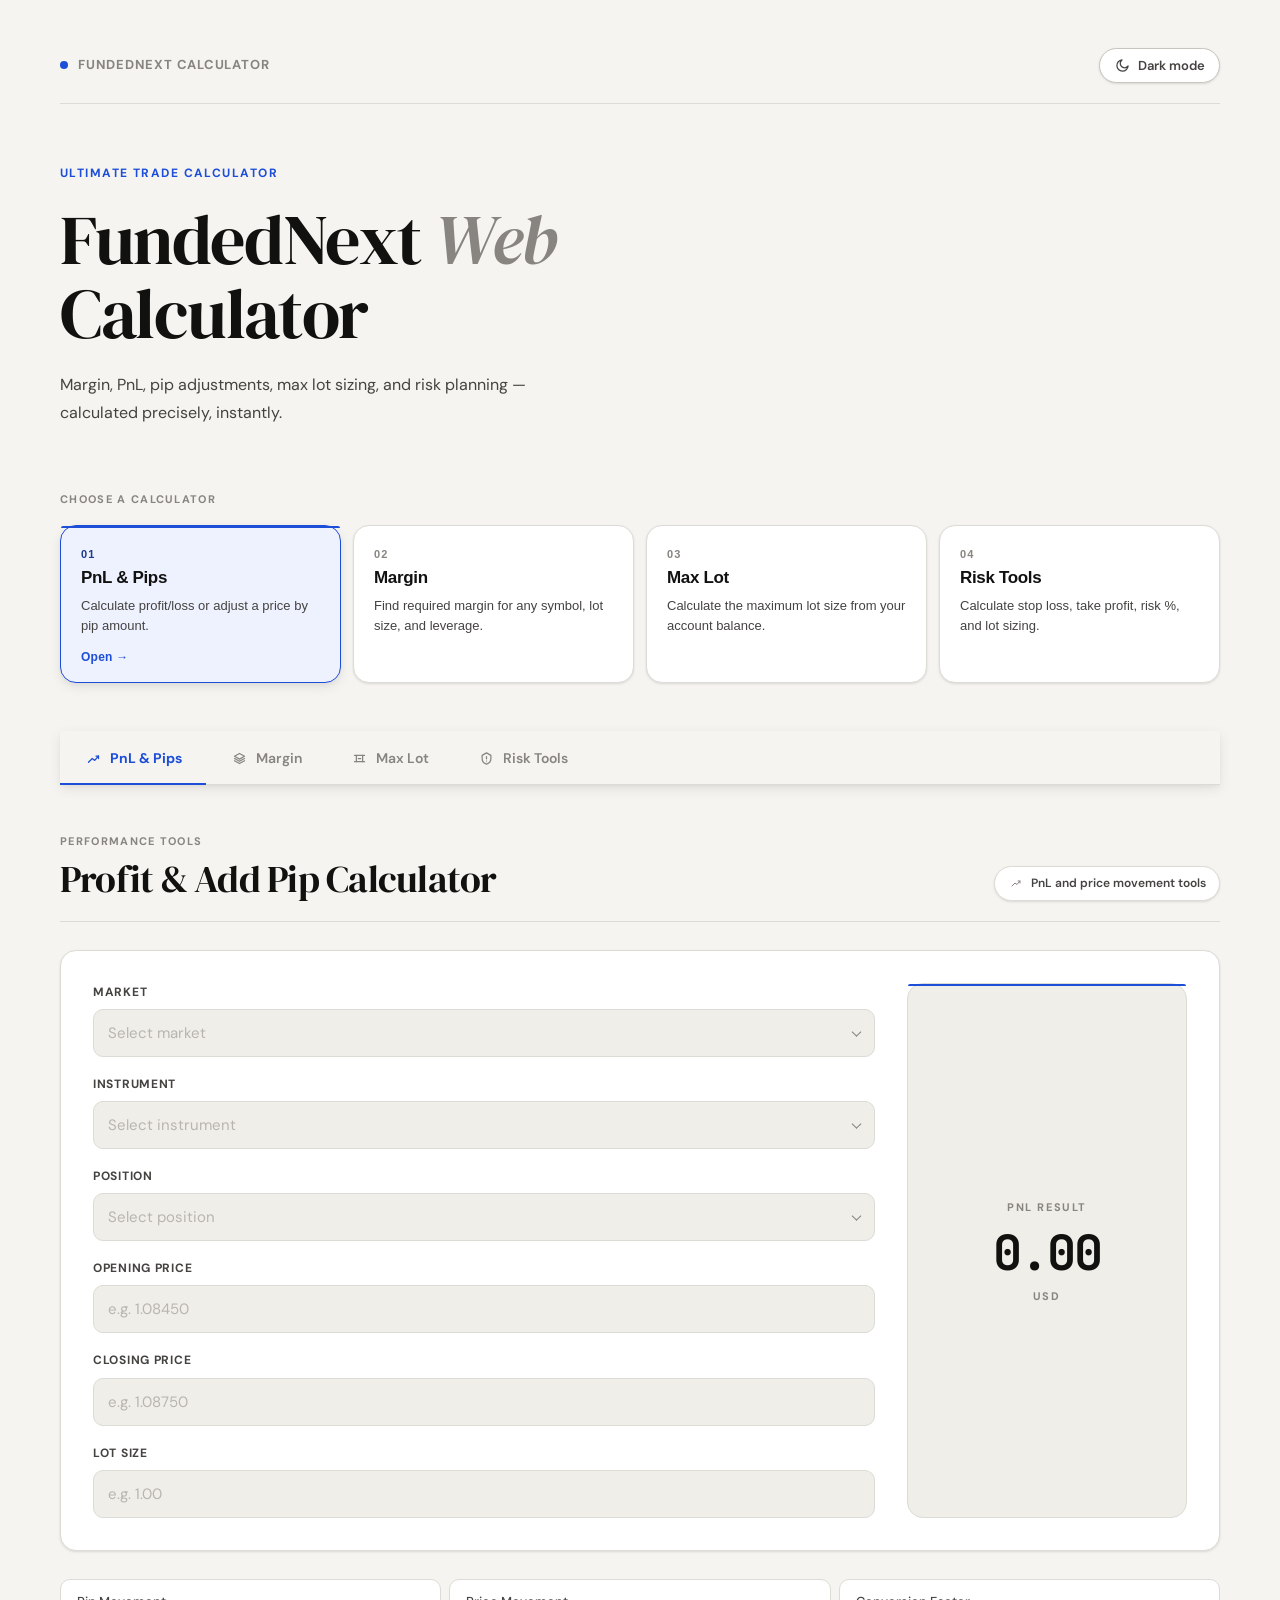
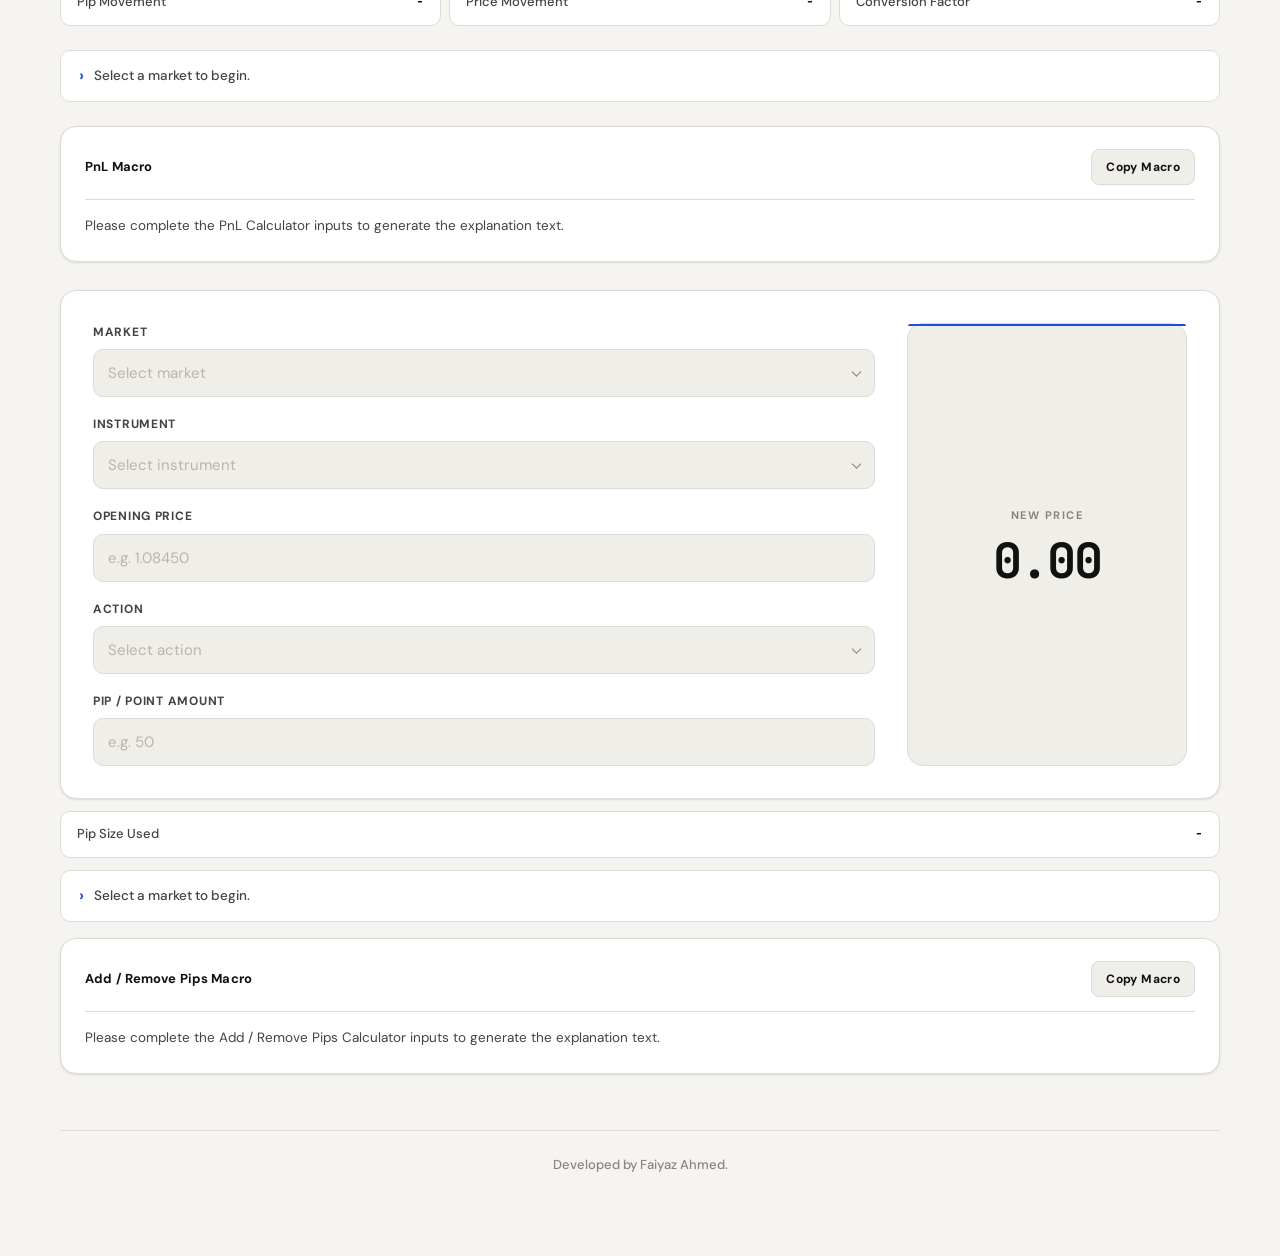
==== demos/ultimate-trade-calculator/index.html @ cfead2f3 "Add files via upload" ====
<!DOCTYPE html>
<html lang="en" data-theme="light">
<head>
  <meta charset="UTF-8">
  <meta name="viewport" content="width=device-width, initial-scale=1.0">
  <title>FundedNext Web Calculator</title>
  <link rel="icon" type="image/png" href="./icon.png?v=3">
  <link rel="shortcut icon" type="image/png" href="./icon.png?v=3">
  <link rel="apple-touch-icon" href="./icon.png?v=3">
  <link rel="preconnect" href="https://fonts.googleapis.com">
  <link rel="preconnect" href="https://fonts.gstatic.com" crossorigin>
  <link href="https://fonts.googleapis.com/css2?family=DM+Sans:wght@300;400;500;600;700&family=DM+Serif+Display:ital@0;1&family=JetBrains+Mono:wght@400;500;600;700&display=swap" rel="stylesheet">
  <link rel="stylesheet" href="styles.css">
</head>

<body>
<div class="app-container">

  <!-- ==================== TOPBAR ==================== -->
  <div class="topbar">
    <div class="topbar-brand">
      <span class="topbar-brand-dot"></span>
      FundedNext Calculator
    </div>
    <button class="theme-toggle" id="themeToggleBtn" type="button" aria-label="Toggle dark mode">
      <span class="theme-toggle-icon">
        <!-- Moon (shown in light mode) -->
        <svg class="icon-moon" viewBox="0 0 24 24">
          <path d="M21 12.79A9 9 0 1 1 11.21 3a7 7 0 1 0 9.79 9.79z"/>
        </svg>
        <!-- Sun (shown in dark mode) -->
        <svg class="icon-sun" viewBox="0 0 24 24">
          <circle cx="12" cy="12" r="5"/>
          <line x1="12" y1="1" x2="12" y2="3"/>
          <line x1="12" y1="21" x2="12" y2="23"/>
          <line x1="4.22" y1="4.22" x2="5.64" y2="5.64"/>
          <line x1="18.36" y1="18.36" x2="19.78" y2="19.78"/>
          <line x1="1" y1="12" x2="3" y2="12"/>
          <line x1="21" y1="12" x2="23" y2="12"/>
          <line x1="4.22" y1="19.78" x2="5.64" y2="18.36"/>
          <line x1="18.36" y1="5.64" x2="19.78" y2="4.22"/>
        </svg>
      </span>
      <span class="theme-toggle-label">Dark mode</span>
    </button>
  </div>

  <!-- ==================== HERO ==================== -->
  <header class="hero-block">
    <span class="hero-eyebrow">Ultimate Trade Calculator</span>
    <h1 class="hero-title">FundedNext <em>Web</em> Calculator</h1>
    <p class="hero-subtitle">Margin, PnL, pip adjustments, max lot sizing, and risk planning — calculated precisely, instantly.</p>
  </header>

  <!-- ==================== CHOOSER ==================== -->
  <section class="calculator-guide" aria-label="Calculator chooser">
    <p class="guide-label">Choose a calculator</p>
    <div class="calculator-grid">
      <button class="calculator-card active" data-tab="pnl" type="button">
        <span class="calculator-card-label">01</span>
        <span class="calculator-card-title">PnL & Pips</span>
        <span class="calculator-card-text">Calculate profit/loss or adjust a price by pip amount.</span>
        <span class="calculator-card-cta">Open →</span>
      </button>
      <button class="calculator-card" data-tab="margin" type="button">
        <span class="calculator-card-label">02</span>
        <span class="calculator-card-title">Margin</span>
        <span class="calculator-card-text">Find required margin for any symbol, lot size, and leverage.</span>
        <span class="calculator-card-cta">Open →</span>
      </button>
      <button class="calculator-card" data-tab="maxlot" type="button">
        <span class="calculator-card-label">03</span>
        <span class="calculator-card-title">Max Lot</span>
        <span class="calculator-card-text">Calculate the maximum lot size from your account balance.</span>
        <span class="calculator-card-cta">Open →</span>
      </button>
      <button class="calculator-card" data-tab="risk" type="button">
        <span class="calculator-card-label">04</span>
        <span class="calculator-card-title">Risk Tools</span>
        <span class="calculator-card-text">Calculate stop loss, take profit, risk %, and lot sizing.</span>
        <span class="calculator-card-cta">Open →</span>
      </button>
    </div>
  </section>

  <!-- ==================== STICKY TAB NAV ==================== -->
  <nav class="tool-nav-wrap" id="toolNav" aria-label="Main calculator navigation">
    <div class="tabs" role="tablist">
      <button class="tab active" data-tab="pnl" type="button" role="tab" aria-selected="true">
        <span class="tab-icon" aria-hidden="true">
          <svg viewBox="0 0 24 24"><path d="M4 18L10 12L14 15L20 8"/><path d="M16 8H20V12"/></svg>
        </span>
        <span class="tab-text"><span class="tab-label">PnL & Pips</span></span>
      </button>
      <button class="tab" data-tab="margin" type="button" role="tab" aria-selected="false">
        <span class="tab-icon" aria-hidden="true">
          <svg viewBox="0 0 24 24"><path d="M4 8.5L12 4L20 8.5L12 13L4 8.5Z"/><path d="M4 15.5L12 20L20 15.5"/><path d="M4 12L12 16.5L20 12"/></svg>
        </span>
        <span class="tab-text"><span class="tab-label">Margin</span></span>
      </button>
      <button class="tab" data-tab="maxlot" type="button" role="tab" aria-selected="false">
        <span class="tab-icon" aria-hidden="true">
          <svg viewBox="0 0 24 24"><path d="M4 7H20"/><path d="M4 17H20"/><path d="M7 7V17"/><path d="M17 7V17"/><path d="M10 12H14"/></svg>
        </span>
        <span class="tab-text"><span class="tab-label">Max Lot</span></span>
      </button>
      <button class="tab" data-tab="risk" type="button" role="tab" aria-selected="false">
        <span class="tab-icon" aria-hidden="true">
          <svg viewBox="0 0 24 24"><path d="M12 3L19 7V12C19 16.5 16.2 19.7 12 21C7.8 19.7 5 16.5 5 12V7L12 3Z"/><path d="M12 9V12.5"/><path d="M12 16H12.01"/></svg>
        </span>
        <span class="tab-text"><span class="tab-label">Risk Tools</span></span>
      </button>
    </div>
  </nav>

  <!-- ==================== MARGIN SECTION ==================== -->
  <div id="marginSection" class="tool-section tool-margin" style="display:none;">
    <div class="section-heading">
      <div>
        <span class="section-kicker">Core Calculator</span>
        <h2 class="section-title">Margin Calculator</h2>
      </div>
      <div class="section-chip">
        <span class="chip-icon"><svg viewBox="0 0 24 24"><path d="M4 8.5L12 4L20 8.5L12 13L4 8.5Z"/><path d="M4 15.5L12 20L20 15.5"/><path d="M4 12L12 16.5L20 12"/></svg></span>
        Live margin estimate
      </div>
    </div>
    <div class="card">
      <div class="form-section">
        <div class="form-group">
          <label for="market">Market</label>
          <select id="market">
            <option value="">Select market</option>
            <option value="Currency">Currency</option>
            <option value="Commodity">Commodity</option>
            <option value="Indice">Indice</option>
            <option value="Crypto">Crypto</option>
          </select>
        </div>
        <div class="form-group">
          <label for="instrument">Instrument</label>
          <select id="instrument"><option value="">Select instrument</option></select>
        </div>
        <div class="form-group" id="modelGroup">
          <label for="model">Model</label>
          <select id="model"><option value="">Select model</option></select>
        </div>
        <div class="form-group">
          <label for="price">Current Price</label>
          <input id="price" type="number" placeholder="e.g. 1.08450">
        </div>
        <div class="form-group">
          <label for="lotSize">Lot Size</label>
          <input id="lotSize" type="number" placeholder="e.g. 0.10">
        </div>
        <div class="toggle-group">
          <label class="switch"><input type="checkbox" id="useManualLeverage"><span class="slider"></span></label>
          <span>Use manual leverage</span>
        </div>
        <div id="manualLeverageWrap" class="form-group">
          <label for="manualLeverage">Manual Leverage</label>
          <input id="manualLeverage" type="number" placeholder="e.g. 100">
        </div>
      </div>
      <div class="result-section result-margin">
        <p>Required Margin</p>
        <h2 id="result">0.00</h2>
        <div id="resultCurrency" class="result-unit">USD</div>
      </div>
    </div>
    <div class="info">
      <p>Contract Size <span id="contractSize">—</span></p>
      <p>Conversion Factor <span id="conversionFactor">—</span></p>
      <p>Leverage Used <span id="leverageUsed">—</span></p>
    </div>
    <div id="helperBox" class="helper-box">Select a market to begin.</div>
    <div class="macro-box">
      <div class="macro-header">
        <strong class="macro-title">Margin Macro</strong>
        <button id="copyMarginMacroBtn" type="button" class="macro-copy-btn">Copy Macro</button>
      </div>
      <div id="marginMacroText" class="macro-text">Please complete the Margin Calculator inputs to generate the explanation text.</div>
    </div>
  </div>

  <!-- ==================== PNL SECTION ==================== -->
  <div id="pnlSection" class="tool-section tool-pnl">
    <div class="section-heading">
      <div>
        <span class="section-kicker">Performance Tools</span>
        <h2 class="section-title">Profit &amp; Add Pip Calculator</h2>
      </div>
      <div class="section-chip">
        <span class="chip-icon"><svg viewBox="0 0 24 24"><path d="M4 18L10 12L14 15L20 8"/><path d="M16 8H20V12"/></svg></span>
        PnL and price movement tools
      </div>
    </div>

    <div class="card card-spaced">
      <div class="form-section">
        <div class="form-group">
          <label for="pnlMarket">Market</label>
          <select id="pnlMarket">
            <option value="">Select market</option>
            <option value="Currency">Currency</option>
            <option value="Commodity">Commodity</option>
            <option value="Indice">Indice</option>
            <option value="Crypto">Crypto</option>
          </select>
        </div>
        <div class="form-group">
          <label for="pnlInstrument">Instrument</label>
          <select id="pnlInstrument"><option value="">Select instrument</option></select>
        </div>
        <div class="form-group">
          <label for="pnlPosition">Position</label>
          <select id="pnlPosition">
            <option value="">Select position</option>
            <option value="buy">Buy</option>
            <option value="sell">Sell</option>
          </select>
        </div>
        <div class="form-group">
          <label for="pnlOpenPrice">Opening Price</label>
          <input id="pnlOpenPrice" type="number" placeholder="e.g. 1.08450">
        </div>
        <div class="form-group">
          <label for="pnlClosePrice">Closing Price</label>
          <input id="pnlClosePrice" type="number" placeholder="e.g. 1.08750">
        </div>
        <div class="form-group">
          <label for="pnlLotSize">Lot Size</label>
          <input id="pnlLotSize" type="number" placeholder="e.g. 1.00">
        </div>
      </div>
      <div class="result-section result-pnl">
        <p>PnL Result</p>
        <h2 id="pnlResult">0.00</h2>
        <div class="result-unit">USD</div>
      </div>
    </div>

    <div class="info info-spaced">
      <p>Pip Movement <span id="pnlPips">—</span></p>
      <p>Price Movement <span id="pnlMovement">—</span></p>
      <p>Conversion Factor <span id="pnlConversionFactor">—</span></p>
    </div>
    <div id="pnlHelperBox" class="helper-box helper-spaced">Select a market to begin.</div>
    <div class="macro-box macro-spaced">
      <div class="macro-header">
        <strong class="macro-title">PnL Macro</strong>
        <button id="copyPnlMacroBtn" type="button" class="macro-copy-btn">Copy Macro</button>
      </div>
      <div id="pnlMacroText" class="macro-text">Please complete the PnL Calculator inputs to generate the explanation text.</div>
    </div>

    <div class="card">
      <div class="form-section">
        <div class="form-group">
          <label for="pipMarket">Market</label>
          <select id="pipMarket">
            <option value="">Select market</option>
            <option value="Currency">Currency</option>
            <option value="Commodity">Commodity</option>
            <option value="Indice">Indice</option>
            <option value="Crypto">Crypto</option>
          </select>
        </div>
        <div class="form-group">
          <label for="pipInstrument">Instrument</label>
          <select id="pipInstrument"><option value="">Select instrument</option></select>
        </div>
        <div class="form-group">
          <label for="pipOpenPrice">Opening Price</label>
          <input id="pipOpenPrice" type="number" placeholder="e.g. 1.08450">
        </div>
        <div class="form-group">
          <label for="pipAction">Action</label>
          <select id="pipAction">
            <option value="">Select action</option>
            <option value="add">Add pips</option>
            <option value="remove">Remove pips</option>
          </select>
        </div>
        <div class="form-group">
          <label for="pipAmount">Pip / Point Amount</label>
          <input id="pipAmount" type="number" placeholder="e.g. 50">
        </div>
      </div>
      <div class="result-section result-pips">
        <p>New Price</p>
        <h2 id="pipResult">0.00</h2>
      </div>
    </div>
    <div class="info">
      <p>Pip Size Used <span id="pipSizeUsed">—</span></p>
    </div>
    <div id="pipHelperBox" class="helper-box">Select a market to begin.</div>
    <div class="macro-box">
      <div class="macro-header">
        <strong class="macro-title">Add / Remove Pips Macro</strong>
        <button id="copyPipMacroBtn" type="button" class="macro-copy-btn">Copy Macro</button>
      </div>
      <div id="pipMacroText" class="macro-text">Please complete the Add / Remove Pips Calculator inputs to generate the explanation text.</div>
    </div>
  </div>

  <!-- ==================== MAX LOT SECTION ==================== -->
  <div id="maxlotSection" class="tool-section tool-maxlot" style="display:none;">
    <div class="section-heading">
      <div>
        <span class="section-kicker">Allocation Tools</span>
        <h2 class="section-title">Max Lot Calculator</h2>
      </div>
      <div class="section-chip">
        <span class="chip-icon"><svg viewBox="0 0 24 24"><path d="M4 7H20"/><path d="M4 17H20"/><path d="M7 7V17"/><path d="M17 7V17"/><path d="M10 12H14"/></svg></span>
        Sizing by account leverage
      </div>
    </div>
    <div class="card">
      <div class="form-section">
        <div class="form-group">
          <label for="maxlotMarket">Market</label>
          <select id="maxlotMarket">
            <option value="">Select market</option>
            <option value="Currency">Currency</option>
            <option value="Commodity">Commodity</option>
            <option value="Indice">Indice</option>
            <option value="Crypto">Crypto</option>
          </select>
        </div>
        <div class="form-group">
          <label for="maxlotInstrument">Instrument</label>
          <select id="maxlotInstrument"><option value="">Select instrument</option></select>
        </div>
        <div class="form-group" id="maxlotModelGroup">
          <label for="maxlotModel">Model</label>
          <select id="maxlotModel"><option value="">Select model</option></select>
        </div>
        <div class="form-group">
          <label for="maxlotAccountSize">Account Size</label>
          <input id="maxlotAccountSize" type="number" placeholder="e.g. 10000">
        </div>
        <div class="form-group">
          <label for="maxlotPrice">Current Price</label>
          <input id="maxlotPrice" type="number" placeholder="e.g. 1.08450">
        </div>
        <div class="toggle-group">
          <label class="switch"><input type="checkbox" id="maxlotUseManualLeverage"><span class="slider"></span></label>
          <span>Use manual leverage</span>
        </div>
        <div id="maxlotManualLeverageWrap" class="form-group">
          <label for="maxlotManualLeverage">Manual Leverage</label>
          <input id="maxlotManualLeverage" type="number" placeholder="e.g. 100">
        </div>
      </div>
      <div class="result-section result-maxlot">
        <p>Max Lot Size</p>
        <h2 id="maxlotResult">0.00</h2>
        <div class="result-unit">LOTS</div>
      </div>
    </div>
    <div class="info">
      <p>Contract Size <span id="maxlotContractSize">—</span></p>
      <p>Conversion Factor <span id="maxlotConversionFactor">—</span></p>
      <p>Leverage Used <span id="maxlotLeverageUsed">—</span></p>
    </div>
    <div id="maxlotHelperBox" class="helper-box">Select a market to begin.</div>
    <div class="macro-box">
      <div class="macro-header">
        <strong class="macro-title">Max Lot Macro</strong>
        <button id="copyMaxlotMacroBtn" type="button" class="macro-copy-btn">Copy Macro</button>
      </div>
      <div id="maxlotMacroText" class="macro-text">Please complete the Max Lot Calculator inputs to generate the explanation text.</div>
    </div>
  </div>

  <!-- ==================== RISK SECTION ==================== -->
  <div id="riskSection" class="tool-section tool-risk" style="display:none;">
    <div class="section-heading">
      <div>
        <span class="section-kicker">Risk Planning</span>
        <h2 class="section-title">Risk by Money &amp; Lot Size</h2>
      </div>
      <div class="section-chip">
        <span class="chip-icon"><svg viewBox="0 0 24 24"><path d="M12 3L19 7V12C19 16.5 16.2 19.7 12 21C7.8 19.7 5 16.5 5 12V7L12 3Z"/><path d="M12 9V12.5"/><path d="M12 16H12.01"/></svg></span>
        Two structured risk methods
      </div>
    </div>

    <div class="card card-spaced">
      <div class="form-section">
        <div class="form-group">
          <label for="riskMoneyAccountBalance">Account Balance</label>
          <input id="riskMoneyAccountBalance" type="number" placeholder="e.g. 10000">
        </div>
        <div class="form-group">
          <label for="riskMoneyMarket">Market</label>
          <select id="riskMoneyMarket">
            <option value="">Select market</option>
            <option value="Currency">Currency</option>
            <option value="Commodity">Commodity</option>
            <option value="Indice">Indice</option>
            <option value="Crypto">Crypto</option>
          </select>
        </div>
        <div class="form-group">
          <label for="riskMoneyInstrument">Instrument</label>
          <select id="riskMoneyInstrument"><option value="">Select instrument</option></select>
        </div>
        <div class="form-group">
          <label for="riskMoneyPosition">Position</label>
          <select id="riskMoneyPosition">
            <option value="">Select position</option>
            <option value="buy">Buy</option>
            <option value="sell">Sell</option>
          </select>
        </div>
        <div class="form-group">
          <label for="riskMoneyEntryPrice">Entry Price</label>
          <input id="riskMoneyEntryPrice" type="number" placeholder="e.g. 1.08450">
        </div>
        <div class="form-group">
          <label for="riskMoneyLotSize">Lot Size</label>
          <input id="riskMoneyLotSize" type="number" placeholder="e.g. 1.00">
        </div>
        <div class="form-group">
          <label for="riskMoneyRisk">Risk ($)</label>
          <input id="riskMoneyRisk" type="number" placeholder="e.g. 200">
        </div>
        <div class="form-group">
          <label for="riskMoneyReward">Reward ($)</label>
          <input id="riskMoneyReward" type="number" placeholder="e.g. 400">
        </div>
      </div>
      <div class="result-section result-risk-money">
        <p>Risk by Money &amp; Lot</p>
        <h2 id="riskMoneyStopLoss">0.00</h2>
        <div class="result-label">Stop Loss</div>
        <div class="result-secondary" id="riskMoneyTakeProfit">0.00</div>
        <div class="result-label secondary-label">Take Profit</div>
      </div>
    </div>

    <div class="info info-spaced">
      <p>Pip Size <span id="riskMoneyPipSize">—</span></p>
      <p>Conversion Factor <span id="riskMoneyConversionFactor">—</span></p>
      <p>Contract Size <span id="riskMoneyContractSize">—</span></p>
      <p>Stop Loss (Pips) <span id="riskMoneySlPips">—</span></p>
      <p>Take Profit (Pips) <span id="riskMoneyTpPips">—</span></p>
    </div>
    <div id="riskMoneyHelperBox" class="helper-box helper-spaced">Enter the account balance to begin.</div>
    <div class="macro-box macro-spaced">
      <div class="macro-header">
        <strong class="macro-title">Risk by Money &amp; Lot Macro</strong>
        <button id="copyRiskMoneyMacroBtn" type="button" class="macro-copy-btn">Copy Macro</button>
      </div>
      <div id="riskMoneyMacroText" class="macro-text">Please complete the Risk by Money &amp; Lot inputs to generate the explanation text.</div>
    </div>

    <div class="subsection-heading">
      <div>
        <span class="section-kicker">Risk Planning</span>
        <h3 class="subsection-title">Risk by Percentage &amp; Stop Loss</h3>
      </div>
    </div>

    <div class="card">
      <div class="form-section">
        <div class="form-group">
          <label for="riskPercentAccountBalance">Account Balance</label>
          <input id="riskPercentAccountBalance" type="number" placeholder="e.g. 10000">
        </div>
        <div class="form-group">
          <label for="riskPercentMarket">Market</label>
          <select id="riskPercentMarket">
            <option value="">Select market</option>
            <option value="Currency">Currency</option>
            <option value="Commodity">Commodity</option>
            <option value="Indice">Indice</option>
            <option value="Crypto">Crypto</option>
          </select>
        </div>
        <div class="form-group">
          <label for="riskPercentInstrument">Instrument</label>
          <select id="riskPercentInstrument"><option value="">Select instrument</option></select>
        </div>
        <div class="form-group">
          <label for="riskPercentPosition">Position</label>
          <select id="riskPercentPosition">
            <option value="">Select position</option>
            <option value="buy">Buy</option>
            <option value="sell">Sell</option>
          </select>
        </div>
        <div class="form-group">
          <label for="riskPercentEntryPrice">Entry Price</label>
          <input id="riskPercentEntryPrice" type="number" placeholder="e.g. 1.08450">
        </div>
        <div class="form-group">
          <label for="riskPercentRiskPercent">Risk (%)</label>
          <input id="riskPercentRiskPercent" type="number" placeholder="e.g. 2">
        </div>
        <div class="form-group">
          <label for="riskPercentRewardPercent">Reward (%)</label>
          <input id="riskPercentRewardPercent" type="number" placeholder="e.g. 4">
        </div>
        <div class="form-group">
          <label for="riskPercentSlPips">SL (Pips / Points)</label>
          <input id="riskPercentSlPips" type="number" placeholder="e.g. 30">
        </div>
      </div>
      <div class="result-section result-risk-percent">
        <p>Risk by Percentage</p>
        <h2 id="riskPercentLotSize">0.00</h2>
        <div class="result-unit">LOTS</div>
        <div class="result-secondary" id="riskPercentStopLoss">0.00</div>
        <div class="result-label secondary-label">Stop Loss</div>
        <div class="result-secondary" id="riskPercentTakeProfit">0.00</div>
        <div class="result-label secondary-label">Take Profit</div>
      </div>
    </div>
    <div class="info">
      <p>Risk ($) <span id="riskPercentRiskDollar">—</span></p>
      <p>Reward ($) <span id="riskPercentRewardDollar">—</span></p>
      <p>Pip Size <span id="riskPercentPipSize">—</span></p>
      <p>Conversion Factor <span id="riskPercentConversionFactor">—</span></p>
      <p>Contract Size <span id="riskPercentContractSize">—</span></p>
    </div>
    <div id="riskPercentHelperBox" class="helper-box">Enter the account balance to begin.</div>
    <div class="macro-box">
      <div class="macro-header">
        <strong class="macro-title">Risk by Percentage Macro</strong>
        <button id="copyRiskPercentMacroBtn" type="button" class="macro-copy-btn">Copy Macro</button>
      </div>
      <div id="riskPercentMacroText" class="macro-text">Please complete the Risk by Percentage inputs to generate the explanation text.</div>
    </div>
  </div>

  <!-- ==================== FOOTER ==================== -->
  <footer class="site-footer">
    <p>Developed by Faiyaz Ahmed.</p>
  </footer>

</div>

<script src="data.js"></script>
<script src="app.js"></script>
<script>
  // ── Dark mode toggle ──────────────────────────────────────
  const html = document.documentElement;
  const btn  = document.getElementById('themeToggleBtn');
  const lbl  = btn.querySelector('.theme-toggle-label');

  // Restore saved preference
  const saved = localStorage.getItem('fn-theme');
  if (saved === 'dark') {
    html.setAttribute('data-theme', 'dark');
    lbl.textContent = 'Light mode';
  }

  btn.addEventListener('click', () => {
    const isDark = html.getAttribute('data-theme') === 'dark';
    html.setAttribute('data-theme', isDark ? 'light' : 'dark');
    lbl.textContent = isDark ? 'Dark mode' : 'Light mode';
    localStorage.setItem('fn-theme', isDark ? 'light' : 'dark');
  });

  // ── Sticky nav shadow ─────────────────────────────────────
  const nav = document.getElementById('toolNav');
  const obs = new IntersectionObserver(
    ([e]) => nav.classList.toggle('is-stuck', !e.isIntersecting),
    { threshold: 1, rootMargin: '-1px 0px 0px 0px' }
  );
  // Observe a sentinel just above the nav
  const sentinel = document.createElement('div');
  sentinel.style.cssText = 'position:absolute;height:1px;top:0;left:0;right:0;pointer-events:none;';
  nav.parentElement.insertBefore(sentinel, nav);
  obs.observe(sentinel);
</script>

</body>
</html>
---- demos/ultimate-trade-calculator/styles.css ----
/* ============================================================
   DESIGN TOKENS — LIGHT MODE (default)
   ============================================================ */
:root {
  --page:        #F5F4F0;
  --surface:     #FFFFFF;
  --surface-2:   #F0EEE9;
  --surface-3:   #E8E6E0;
  --border:      #DDDBD5;
  --border-mid:  #C8C5BE;
  --border-strong: #A8A5A0;

  --text-1:      #111110;
  --text-2:      #444340;
  --text-3:      #888580;
  --text-4:      #B8B5B0;

  --accent:      #1D4ED8;
  --accent-light:#EEF2FF;
  --accent-mid:  #BFCEF8;
  --accent-text: #1E3A8A;

  --positive:    #15803D;
  --positive-bg: #F0FDF4;
  --negative:    #B91C1C;
  --negative-bg: #FEF2F2;

  --shadow-sm:   0 1px 3px rgba(0,0,0,0.08), 0 1px 2px rgba(0,0,0,0.04);
  --shadow-md:   0 4px 12px rgba(0,0,0,0.08), 0 2px 4px rgba(0,0,0,0.04);
  --shadow-lg:   0 12px 32px rgba(0,0,0,0.10), 0 4px 8px rgba(0,0,0,0.04);

  --radius-card: 16px;
  --radius-input:10px;
  --radius-pill: 999px;

  --font-body:   "DM Sans", "Inter", Arial, sans-serif;
  --font-display:"DM Serif Display", Georgia, serif;
  --font-mono:   "JetBrains Mono", "Fira Mono", monospace;

  --transition:  0.18s ease;
}

/* ============================================================
   DARK MODE TOKENS
   ============================================================ */
[data-theme="dark"] {
  --page:        #111110;
  --surface:     #1C1C1A;
  --surface-2:   #242422;
  --surface-3:   #2C2C29;
  --border:      #333330;
  --border-mid:  #444440;
  --border-strong:#666660;

  --text-1:      #F2F0EC;
  --text-2:      #B8B5B0;
  --text-3:      #777470;
  --text-4:      #444340;

  --accent:      #3B82F6;
  --accent-light:#1E2A4A;
  --accent-mid:  #2A3F7A;
  --accent-text: #93B4FA;

  --positive:    #4ADE80;
  --positive-bg: #0A1F0F;
  --negative:    #F87171;
  --negative-bg: #1F0A0A;

  --shadow-sm:   0 1px 3px rgba(0,0,0,0.30), 0 1px 2px rgba(0,0,0,0.20);
  --shadow-md:   0 4px 12px rgba(0,0,0,0.40), 0 2px 4px rgba(0,0,0,0.20);
  --shadow-lg:   0 12px 32px rgba(0,0,0,0.50), 0 4px 8px rgba(0,0,0,0.20);
}

/* ============================================================
   BASE
   ============================================================ */
*, *::before, *::after { box-sizing: border-box; }

html {
  scroll-behavior: smooth;
  background: var(--page);
}

body {
  margin: 0;
  min-height: 100vh;
  font-family: var(--font-body);
  font-size: 15px;
  line-height: 1.6;
  color: var(--text-1);
  background: var(--page);
  -webkit-font-smoothing: antialiased;
  overflow-x: hidden;
  transition: background var(--transition), color var(--transition);
}

/* ============================================================
   LAYOUT
   ============================================================ */
.app-container {
  width: min(1160px, calc(100% - 40px));
  margin: 0 auto;
  padding: 48px 0 80px;
}

/* ============================================================
   TOPBAR — theme toggle lives here
   ============================================================ */
.topbar {
  display: flex;
  align-items: center;
  justify-content: space-between;
  margin-bottom: 56px;
  padding-bottom: 20px;
  border-bottom: 1px solid var(--border);
}

.topbar-brand {
  display: flex;
  align-items: center;
  gap: 10px;
  font-size: 13px;
  font-weight: 700;
  color: var(--text-3);
  letter-spacing: 0.06em;
  text-transform: uppercase;
}

.topbar-brand-dot {
  width: 8px;
  height: 8px;
  border-radius: 50%;
  background: var(--accent);
}

/* Dark mode toggle button */
.theme-toggle {
  display: flex;
  align-items: center;
  gap: 8px;
  padding: 8px 14px;
  border-radius: var(--radius-pill);
  border: 1px solid var(--border-mid);
  background: var(--surface);
  color: var(--text-2);
  font-family: var(--font-body);
  font-size: 13px;
  font-weight: 600;
  cursor: pointer;
  transition: border-color var(--transition), background var(--transition), color var(--transition), box-shadow var(--transition);
  box-shadow: var(--shadow-sm);
}

.theme-toggle:hover {
  border-color: var(--border-strong);
  color: var(--text-1);
  box-shadow: var(--shadow-md);
}

.theme-toggle-icon {
  width: 16px;
  height: 16px;
  display: flex;
  align-items: center;
  justify-content: center;
  flex-shrink: 0;
}

.theme-toggle-icon svg {
  width: 15px;
  height: 15px;
  stroke: currentColor;
  stroke-width: 2;
  stroke-linecap: round;
  stroke-linejoin: round;
  fill: none;
}

/* Show/hide sun vs moon */
.icon-sun  { display: none; }
.icon-moon { display: block; }
[data-theme="dark"] .icon-sun  { display: block; }
[data-theme="dark"] .icon-moon { display: none; }

/* ============================================================
   HERO
   ============================================================ */
.hero-block {
  margin-bottom: 64px;
}

.hero-eyebrow {
  display: inline-block;
  margin-bottom: 20px;
  font-size: 12px;
  font-weight: 700;
  letter-spacing: 0.12em;
  text-transform: uppercase;
  color: var(--accent);
}

.hero-title {
  margin: 0 0 20px;
  font-family: var(--font-display);
  font-size: clamp(40px, 5.5vw, 72px);
  line-height: 1.05;
  letter-spacing: -0.02em;
  font-weight: 400;
  color: var(--text-1);
  max-width: 700px;
}

.hero-title em {
  font-style: italic;
  color: var(--text-3);
}

.hero-subtitle {
  margin: 0;
  max-width: 520px;
  font-size: 16px;
  line-height: 1.75;
  color: var(--text-2);
  font-weight: 400;
}

/* ============================================================
   CALCULATOR CHOOSER
   ============================================================ */
.calculator-guide {
  margin-bottom: 48px;
}

.guide-label {
  font-size: 11px;
  font-weight: 700;
  letter-spacing: 0.12em;
  text-transform: uppercase;
  color: var(--text-3);
  margin-bottom: 16px;
}

.calculator-grid {
  display: grid;
  grid-template-columns: repeat(4, minmax(0, 1fr));
  gap: 12px;
}

.calculator-card {
  appearance: none;
  border: 1px solid var(--border);
  background: var(--surface);
  color: var(--text-1);
  border-radius: var(--radius-card);
  padding: 22px 20px 18px;
  cursor: pointer;
  text-align: left;
  display: flex;
  flex-direction: column;
  gap: 8px;
  position: relative;
  box-shadow: var(--shadow-sm);
  transition: border-color var(--transition), box-shadow var(--transition), transform var(--transition), background var(--transition);
}

.calculator-card:hover {
  border-color: var(--border-mid);
  box-shadow: var(--shadow-md);
  transform: translateY(-2px);
}

.calculator-card.active {
  border-color: var(--accent);
  background: var(--accent-light);
  box-shadow: var(--shadow-md);
}

/* Accent line at top of active card */
.calculator-card.active::before {
  content: "";
  position: absolute;
  inset: 0 0 auto;
  height: 2px;
  background: var(--accent);
  border-radius: var(--radius-card) var(--radius-card) 0 0;
}

.calculator-card-label {
  font-size: 11px;
  font-weight: 700;
  letter-spacing: 0.10em;
  text-transform: uppercase;
  color: var(--text-3);
}

.calculator-card.active .calculator-card-label {
  color: var(--accent-text);
}

.calculator-card-title {
  font-size: 17px;
  font-weight: 700;
  color: var(--text-1);
  line-height: 1.2;
  letter-spacing: -0.02em;
}

.calculator-card-text {
  font-size: 13px;
  color: var(--text-2);
  line-height: 1.55;
  font-weight: 400;
}

.calculator-card-cta {
  margin-top: 6px;
  font-size: 12px;
  font-weight: 700;
  color: var(--accent);
  letter-spacing: 0.02em;
  display: flex;
  align-items: center;
  gap: 4px;
  opacity: 0;
  transform: translateX(-4px);
  transition: opacity var(--transition), transform var(--transition);
}

.calculator-card:hover .calculator-card-cta,
.calculator-card.active .calculator-card-cta {
  opacity: 1;
  transform: translateX(0);
}

/* ============================================================
   STICKY TAB NAV
   ============================================================ */
.tool-nav-wrap {
  position: sticky;
  top: 0;
  z-index: 80;
  background: var(--page);
  border-bottom: 1px solid var(--border);
  margin-bottom: 48px;
  padding: 0;
  transition: background var(--transition);
}

/* Subtle shadow when scrolled — added via JS class */
.tool-nav-wrap.is-stuck {
  box-shadow: var(--shadow-md);
}

.tabs {
  display: flex;
  gap: 0;
}

.tab {
  appearance: none;
  background: transparent;
  border: none;
  border-bottom: 2px solid transparent;
  color: var(--text-3);
  font-family: var(--font-body);
  font-size: 14px;
  font-weight: 600;
  padding: 18px 24px 16px;
  cursor: pointer;
  display: flex;
  align-items: center;
  gap: 8px;
  position: relative;
  white-space: nowrap;
  transition: color var(--transition), border-color var(--transition);
  margin-bottom: -1px; /* sit on top of the border */
}

.tab:hover {
  color: var(--text-1);
}

.tab.active {
  color: var(--accent);
  border-bottom-color: var(--accent);
  font-weight: 700;
}

.tab-icon {
  width: 18px;
  height: 18px;
  display: flex;
  align-items: center;
  justify-content: center;
  flex-shrink: 0;
}

.tab-icon svg {
  width: 15px;
  height: 15px;
  stroke: currentColor;
  stroke-width: 2;
  stroke-linecap: round;
  stroke-linejoin: round;
  fill: none;
}

/* Hide descriptive text on smaller screens */
.tab-step { display: none; }

.tab-text {
  display: flex;
  flex-direction: column;
  gap: 0;
}

.tab-label {
  display: block;
  font-size: 14px;
  line-height: 1.2;
}

.tab-desc {
  display: none; /* clean, minimal — show only label */
}

/* ============================================================
   TOOL SECTIONS
   ============================================================ */
.tool-section {
  scroll-margin-top: 72px;
}

/* ============================================================
   SECTION HEADERS
   ============================================================ */
.section-heading,
.subsection-heading {
  display: flex;
  justify-content: space-between;
  align-items: flex-end;
  gap: 20px;
  margin-bottom: 28px;
  padding-bottom: 20px;
  border-bottom: 1px solid var(--border);
}

.subsection-heading {
  margin-top: 48px;
}

.section-kicker {
  font-size: 11px;
  font-weight: 700;
  letter-spacing: 0.12em;
  text-transform: uppercase;
  color: var(--text-3);
  margin-bottom: 8px;
  display: block;
}

.section-title {
  margin: 0;
  font-family: var(--font-display);
  font-size: clamp(26px, 3vw, 38px);
  line-height: 1.1;
  letter-spacing: -0.02em;
  font-weight: 400;
  color: var(--text-1);
}

.subsection-title {
  margin: 0;
  font-family: var(--font-display);
  font-size: clamp(22px, 2.5vw, 30px);
  line-height: 1.15;
  letter-spacing: -0.02em;
  font-weight: 400;
  color: var(--text-1);
}

.section-chip {
  display: inline-flex;
  align-items: center;
  gap: 7px;
  padding: 7px 13px;
  border-radius: var(--radius-pill);
  border: 1px solid var(--border);
  background: var(--surface);
  color: var(--text-2);
  font-size: 12px;
  font-weight: 600;
  white-space: nowrap;
  box-shadow: var(--shadow-sm);
}

.chip-icon {
  width: 16px;
  height: 16px;
  display: flex;
  align-items: center;
  justify-content: center;
  flex-shrink: 0;
}

.chip-icon svg {
  width: 12px;
  height: 12px;
  stroke: var(--text-3);
  stroke-width: 2;
  stroke-linecap: round;
  stroke-linejoin: round;
  fill: none;
}

/* ============================================================
   CARDS
   ============================================================ */
.card {
  display: grid;
  grid-template-columns: minmax(0, 1fr) 280px;
  gap: 32px;
  padding: 32px;
  border-radius: var(--radius-card);
  border: 1px solid var(--border);
  background: var(--surface);
  box-shadow: var(--shadow-sm);
  transition: box-shadow var(--transition), border-color var(--transition), background var(--transition);
}

.card:hover {
  box-shadow: var(--shadow-md);
  border-color: var(--border-mid);
}

.card-spaced {
  margin-bottom: 28px;
}

.card.dropdown-open { z-index: 120; position: relative; }
.card.dropdown-open .form-section { z-index: 140; }
.card.dropdown-open .result-section { z-index: 0; }

/* ============================================================
   FORM
   ============================================================ */
.form-section {
  min-width: 0;
}

.form-group {
  display: flex;
  flex-direction: column;
  gap: 7px;
  margin-bottom: 18px;
}

.form-group:last-child {
  margin-bottom: 0;
}

label {
  font-size: 12px;
  font-weight: 700;
  color: var(--text-2);
  letter-spacing: 0.06em;
  text-transform: uppercase;
}

select,
input[type="number"],
input[type="text"] {
  width: 100%;
  height: 48px;
  border-radius: var(--radius-input);
  border: 1px solid var(--border);
  background: var(--surface-2);
  color: var(--text-1);
  padding: 0 14px;
  font-family: var(--font-body);
  font-size: 15px;
  font-weight: 500;
  outline: none;
  transition: border-color var(--transition), box-shadow var(--transition), background var(--transition);
  -webkit-appearance: none;
  appearance: none;
}

select:hover,
input:hover {
  border-color: var(--border-mid);
}

select:focus,
input:focus {
  border-color: var(--accent);
  background: var(--surface);
  box-shadow: 0 0 0 3px rgba(29, 78, 216, 0.12);
}

[data-theme="dark"] select:focus,
[data-theme="dark"] input:focus {
  box-shadow: 0 0 0 3px rgba(59, 130, 246, 0.18);
}

input::placeholder {
  color: var(--text-4);
  font-weight: 400;
}

/* Remove number spinners */
input[type=number]::-webkit-outer-spin-button,
input[type=number]::-webkit-inner-spin-button { -webkit-appearance: none; margin: 0; }
input[type=number] { -moz-appearance: textfield; }

/* Select arrow */
select {
  background-image:
    linear-gradient(45deg, transparent 50%, var(--text-3) 50%),
    linear-gradient(135deg, var(--text-3) 50%, transparent 50%);
  background-position:
    calc(100% - 16px) calc(50% - 2px),
    calc(100% - 11px) calc(50% - 2px);
  background-size: 5px 5px, 5px 5px;
  background-repeat: no-repeat;
  padding-right: 38px;
}

/* ============================================================
   TOGGLE
   ============================================================ */
.toggle-group {
  display: flex;
  align-items: center;
  gap: 12px;
  margin: 4px 0 18px;
  padding: 13px 16px;
  border: 1px solid var(--border);
  border-radius: var(--radius-input);
  background: var(--surface-2);
  cursor: pointer;
  transition: border-color var(--transition), background var(--transition);
}

.toggle-group:hover {
  border-color: var(--border-mid);
  background: var(--surface-3);
}

.toggle-group > span {
  font-size: 14px;
  font-weight: 600;
  color: var(--text-1);
}

.switch {
  position: relative;
  width: 44px;
  height: 24px;
  flex-shrink: 0;
}

.switch input { display: none; }

.slider {
  position: absolute;
  inset: 0;
  border-radius: 999px;
  background: var(--border-mid);
  cursor: pointer;
  transition: background 0.22s ease;
}

.slider::before {
  content: "";
  position: absolute;
  width: 18px;
  height: 18px;
  top: 3px;
  left: 3px;
  border-radius: 50%;
  background: white;
  box-shadow: var(--shadow-sm);
  transition: transform 0.22s ease;
}

.switch input:checked + .slider {
  background: var(--accent);
}

.switch input:checked + .slider::before {
  transform: translateX(20px);
}

/* ============================================================
   SEARCHABLE DROPDOWNS
   ============================================================ */
.native-select-hidden {
  position: absolute !important;
  width: 1px !important; height: 1px !important;
  min-height: 1px !important;
  opacity: 0 !important; pointer-events: none !important;
  border: 0 !important; padding: 0 !important; margin: 0 !important;
}

.searchable-select { position: relative; width: 100%; z-index: 5; }
.searchable-select.is-open { z-index: 80; }

.searchable-trigger {
  width: 100%;
  height: 48px;
  border-radius: var(--radius-input);
  border: 1px solid var(--border);
  background: var(--surface-2);
  color: var(--text-1);
  padding: 0 40px 0 14px;
  font-family: var(--font-body);
  font-size: 15px;
  font-weight: 500;
  text-align: left;
  cursor: pointer;
  transition: border-color var(--transition), box-shadow var(--transition), background var(--transition);
}

.searchable-trigger:hover { border-color: var(--border-mid); }

.searchable-select.is-open .searchable-trigger,
.searchable-trigger:focus {
  outline: none;
  border-color: var(--accent);
  background: var(--surface);
  box-shadow: 0 0 0 3px rgba(29, 78, 216, 0.12);
}

[data-theme="dark"] .searchable-select.is-open .searchable-trigger,
[data-theme="dark"] .searchable-trigger:focus {
  box-shadow: 0 0 0 3px rgba(59, 130, 246, 0.18);
}

.searchable-trigger-text {
  display: block;
  overflow: hidden;
  text-overflow: ellipsis;
  white-space: nowrap;
}

.searchable-trigger.is-placeholder .searchable-trigger-text {
  color: var(--text-4);
  font-weight: 400;
}

.searchable-arrow {
  position: absolute;
  right: 15px;
  top: 50%;
  width: 7px;
  height: 7px;
  border-right: 1.5px solid var(--text-3);
  border-bottom: 1.5px solid var(--text-3);
  transform: translateY(-66%) rotate(45deg);
  pointer-events: none;
  transition: transform 0.18s ease;
}

.searchable-select.is-open .searchable-arrow {
  transform: translateY(-34%) rotate(225deg);
}

.searchable-panel {
  position: absolute;
  left: 0; right: 0;
  top: calc(100% + 6px);
  border-radius: var(--radius-card);
  border: 1px solid var(--border-mid);
  background: var(--surface);
  box-shadow: var(--shadow-lg);
  padding: 8px;
  display: none;
  z-index: 100;
}

.searchable-select.is-open .searchable-panel { display: block; }

.searchable-input {
  width: 100%;
  height: 40px;
  margin-bottom: 6px;
  border-radius: 8px;
  border: 1px solid var(--border);
  background: var(--surface-2);
  color: var(--text-1);
  font-family: var(--font-body);
  font-size: 14px;
  font-weight: 500;
  padding: 0 12px;
  outline: none;
  transition: border-color var(--transition), box-shadow var(--transition);
}

.searchable-input:focus {
  border-color: var(--accent);
  box-shadow: 0 0 0 3px rgba(29, 78, 216, 0.10);
}

.searchable-input::placeholder { color: var(--text-4); }

.searchable-list {
  max-height: 240px;
  overflow-y: auto;
}

.searchable-list::-webkit-scrollbar { width: 5px; }
.searchable-list::-webkit-scrollbar-track { background: transparent; }
.searchable-list::-webkit-scrollbar-thumb {
  background: var(--border-mid);
  border-radius: 999px;
}

.searchable-option,
.searchable-empty {
  width: 100%;
  border: 0;
  border-radius: 8px;
  padding: 10px 12px;
  background: transparent;
  color: var(--text-1);
  font-family: var(--font-body);
  font-size: 14px;
  font-weight: 500;
  text-align: left;
}

.searchable-option {
  cursor: pointer;
  transition: background var(--transition), color var(--transition);
}

.searchable-option:hover {
  background: var(--surface-2);
}

.searchable-option.is-selected {
  background: var(--accent-light);
  color: var(--accent-text);
  font-weight: 700;
}

.searchable-empty {
  color: var(--text-3);
  cursor: default;
  font-style: italic;
}

/* ============================================================
   RESULT PANEL — the signature element
   The number is enormous, monospaced, typographic weight only.
   No gradients, no glows. Just ink on paper.
   ============================================================ */
.result-section {
  border-radius: var(--radius-card);
  border: 1px solid var(--border);
  background: var(--surface-2);
  padding: 36px 24px 32px;
  display: flex;
  flex-direction: column;
  justify-content: center;
  align-items: center;
  text-align: center;
  position: relative;
  min-height: 200px;
  transition: background var(--transition), border-color var(--transition);
}

/* Hairline top accent */
.result-section::before {
  content: "";
  position: absolute;
  inset: 0 0 auto;
  height: 2px;
  background: var(--accent);
  border-radius: var(--radius-card) var(--radius-card) 0 0;
}

.result-section p {
  margin: 0 0 12px;
  font-size: 11px;
  font-weight: 700;
  letter-spacing: 0.14em;
  text-transform: uppercase;
  color: var(--text-3);
}

.result-section h2 {
  margin: 0;
  font-family: var(--font-mono);
  font-size: clamp(32px, 3.8vw, 52px);
  line-height: 1.0;
  letter-spacing: -0.04em;
  font-weight: 700;
  color: var(--text-1);
  word-break: break-all;
}

.result-unit {
  margin-top: 10px;
  font-size: 11px;
  font-weight: 700;
  letter-spacing: 0.18em;
  text-transform: uppercase;
  color: var(--text-3);
}

.result-label {
  margin-top: 8px;
  font-size: 11px;
  font-weight: 700;
  letter-spacing: 0.14em;
  text-transform: uppercase;
  color: var(--text-3);
}

.result-secondary {
  margin-top: 20px;
  font-family: var(--font-mono);
  font-size: 22px;
  line-height: 1.1;
  font-weight: 700;
  color: var(--text-2);
  letter-spacing: -0.02em;
}

.secondary-label { margin-top: 4px; }

/* Positive/negative coloring for PnL */
.result-section h2.is-positive { color: var(--positive); }
.result-section h2.is-negative { color: var(--negative); }

/* ============================================================
   INFO ROWS
   ============================================================ */
.info {
  margin-top: 12px;
  display: grid;
  grid-template-columns: repeat(auto-fit, minmax(190px, 1fr));
  gap: 8px;
}

.info-spaced { margin-bottom: 24px; }

.info p {
  margin: 0;
  padding: 12px 16px;
  border-radius: 10px;
  border: 1px solid var(--border);
  background: var(--surface);
  color: var(--text-2);
  font-size: 13px;
  font-weight: 500;
  display: flex;
  align-items: center;
  justify-content: space-between;
  gap: 8px;
  transition: background var(--transition), border-color var(--transition);
}

.info span {
  font-family: var(--font-mono);
  color: var(--text-1);
  font-weight: 700;
  font-size: 13px;
}

/* ============================================================
   HELPER BOX
   ============================================================ */
.helper-box {
  margin-top: 12px;
  padding: 14px 18px;
  border-radius: 10px;
  border: 1px solid var(--border);
  background: var(--surface);
  color: var(--text-2);
  font-size: 13.5px;
  line-height: 1.65;
  font-weight: 500;
  display: flex;
  align-items: flex-start;
  gap: 10px;
  transition: background var(--transition), border-color var(--transition);
}

.helper-spaced { margin-bottom: 24px; }

.helper-box::before {
  content: "›";
  font-size: 16px;
  font-weight: 700;
  color: var(--accent);
  line-height: 1.4;
  flex-shrink: 0;
}

/* ============================================================
   MACRO BOX
   ============================================================ */
.macro-box {
  margin-top: 16px;
  padding: 22px 24px;
  border-radius: var(--radius-card);
  border: 1px solid var(--border);
  background: var(--surface);
  box-shadow: var(--shadow-sm);
  transition: background var(--transition), border-color var(--transition);
}

.macro-spaced { margin-bottom: 28px; }

.macro-header {
  display: flex;
  justify-content: space-between;
  align-items: center;
  gap: 12px;
  flex-wrap: wrap;
  margin-bottom: 14px;
  padding-bottom: 14px;
  border-bottom: 1px solid var(--border);
}

.macro-title {
  font-size: 13px;
  font-weight: 700;
  color: var(--text-1);
  letter-spacing: 0.01em;
}

.macro-copy-btn {
  height: 36px;
  border: 1px solid var(--border);
  border-radius: 8px;
  padding: 0 14px;
  font-family: var(--font-body);
  font-size: 12px;
  font-weight: 700;
  letter-spacing: 0.03em;
  cursor: pointer;
  background: var(--surface-2);
  color: var(--text-1);
  transition: border-color var(--transition), background var(--transition), box-shadow var(--transition), color var(--transition);
}

.macro-copy-btn:hover {
  border-color: var(--accent);
  background: var(--accent-light);
  color: var(--accent-text);
}

.macro-copy-btn:active {
  transform: scale(0.98);
}

.macro-text {
  white-space: pre-wrap;
  line-height: 1.85;
  color: var(--text-2);
  font-size: 13.5px;
  font-weight: 400;
}

/* ============================================================
   FOOTER
   ============================================================ */
.site-footer {
  margin-top: 56px;
  padding-top: 24px;
  border-top: 1px solid var(--border);
  display: flex;
  justify-content: center;
}

.site-footer p {
  margin: 0;
  color: var(--text-3);
  font-size: 13px;
  font-weight: 500;
}

/* ============================================================
   RESPONSIVE — TABLET
   ============================================================ */
@media (max-width: 960px) {
  .card {
    grid-template-columns: 1fr;
  }

  .result-section {
    min-height: 180px;
  }

  .section-heading,
  .subsection-heading {
    align-items: flex-start;
    flex-direction: column;
    gap: 12px;
  }
}

@media (max-width: 700px) {
  .calculator-grid {
    grid-template-columns: 1fr 1fr;
  }
}

/* ============================================================
   RESPONSIVE — MOBILE
   ============================================================ */
@media (max-width: 540px) {
  .app-container {
    width: min(100% - 24px, 1160px);
    padding: 28px 0 56px;
  }

  .topbar { margin-bottom: 36px; }

  .hero-block { margin-bottom: 40px; }

  .hero-title {
    font-size: clamp(32px, 10vw, 44px);
  }

  .calculator-grid {
    grid-template-columns: 1fr 1fr;
    gap: 9px;
  }

  .calculator-card {
    padding: 16px 14px 14px;
  }

  .tabs {
    overflow-x: auto;
    -webkit-overflow-scrolling: touch;
    scrollbar-width: none;
  }

  .tabs::-webkit-scrollbar { display: none; }

  .tab {
    padding: 16px 18px 14px;
    font-size: 13px;
  }

  .card {
    padding: 20px;
    gap: 20px;
  }

  .result-section h2 {
    font-size: 34px;
  }

  .info {
    grid-template-columns: 1fr;
  }

  .macro-header {
    align-items: stretch;
    flex-direction: column;
  }

  .macro-copy-btn {
    width: 100%;
    height: 40px;
  }
}

/* ============================================================
   REDUCED MOTION
   ============================================================ */
@media (prefers-reduced-motion: reduce) {
  *, *::before, *::after {
    animation-duration: 0.01ms !important;
    transition-duration: 0.01ms !important;
  }
}
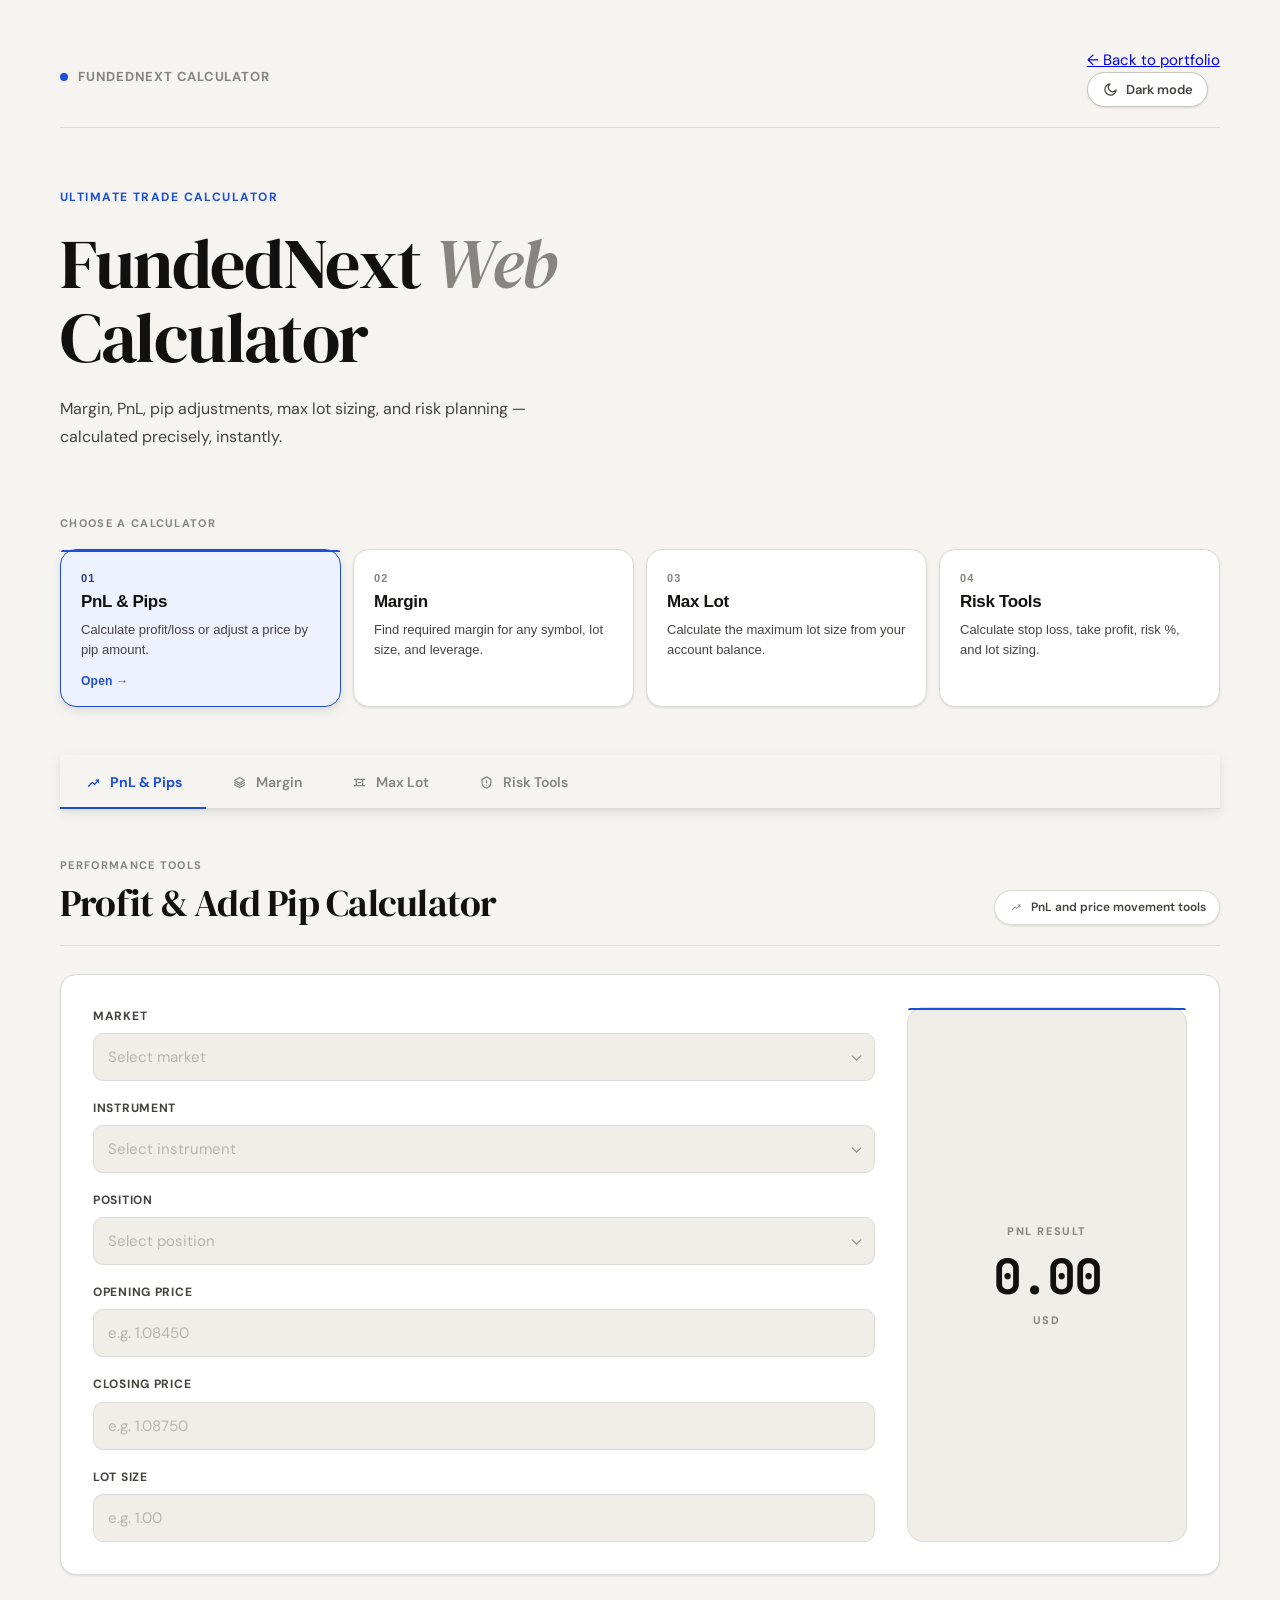
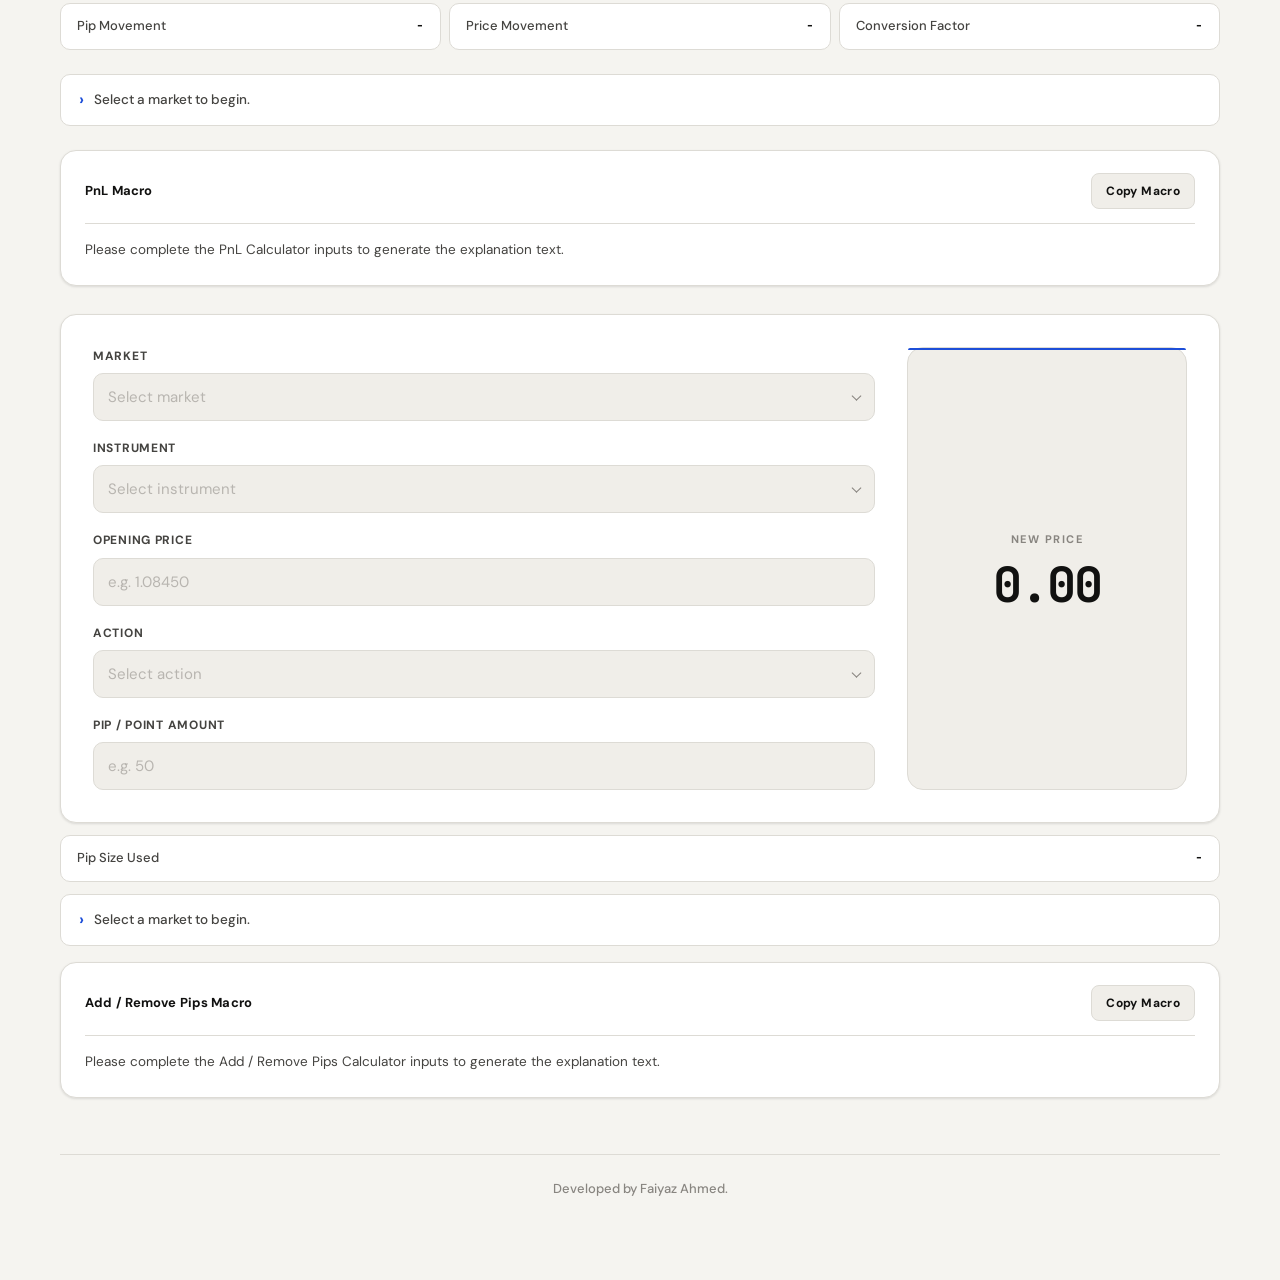
==== commit 08163d18: "Update index.html" ====
--- a/demos/ultimate-trade-calculator/index.html
+++ b/demos/ultimate-trade-calculator/index.html
@@ -22,7 +22,9 @@
       <span class="topbar-brand-dot"></span>
       FundedNext Calculator
     </div>
-    <button class="theme-toggle" id="themeToggleBtn" type="button" aria-label="Toggle dark mode">
+    <div class="topbar-actions">
+      <a class="portfolio-back" href="../../index.html#projects">← Back to portfolio</a>
+      <button class="theme-toggle" id="themeToggleBtn" type="button" aria-label="Toggle dark mode">
       <span class="theme-toggle-icon">
         <!-- Moon (shown in light mode) -->
         <svg class="icon-moon" viewBox="0 0 24 24">
@@ -42,7 +44,8 @@
         </svg>
       </span>
       <span class="theme-toggle-label">Dark mode</span>
-    </button>
+      </button>
+    </div>
   </div>
 
   <!-- ==================== HERO ==================== -->
